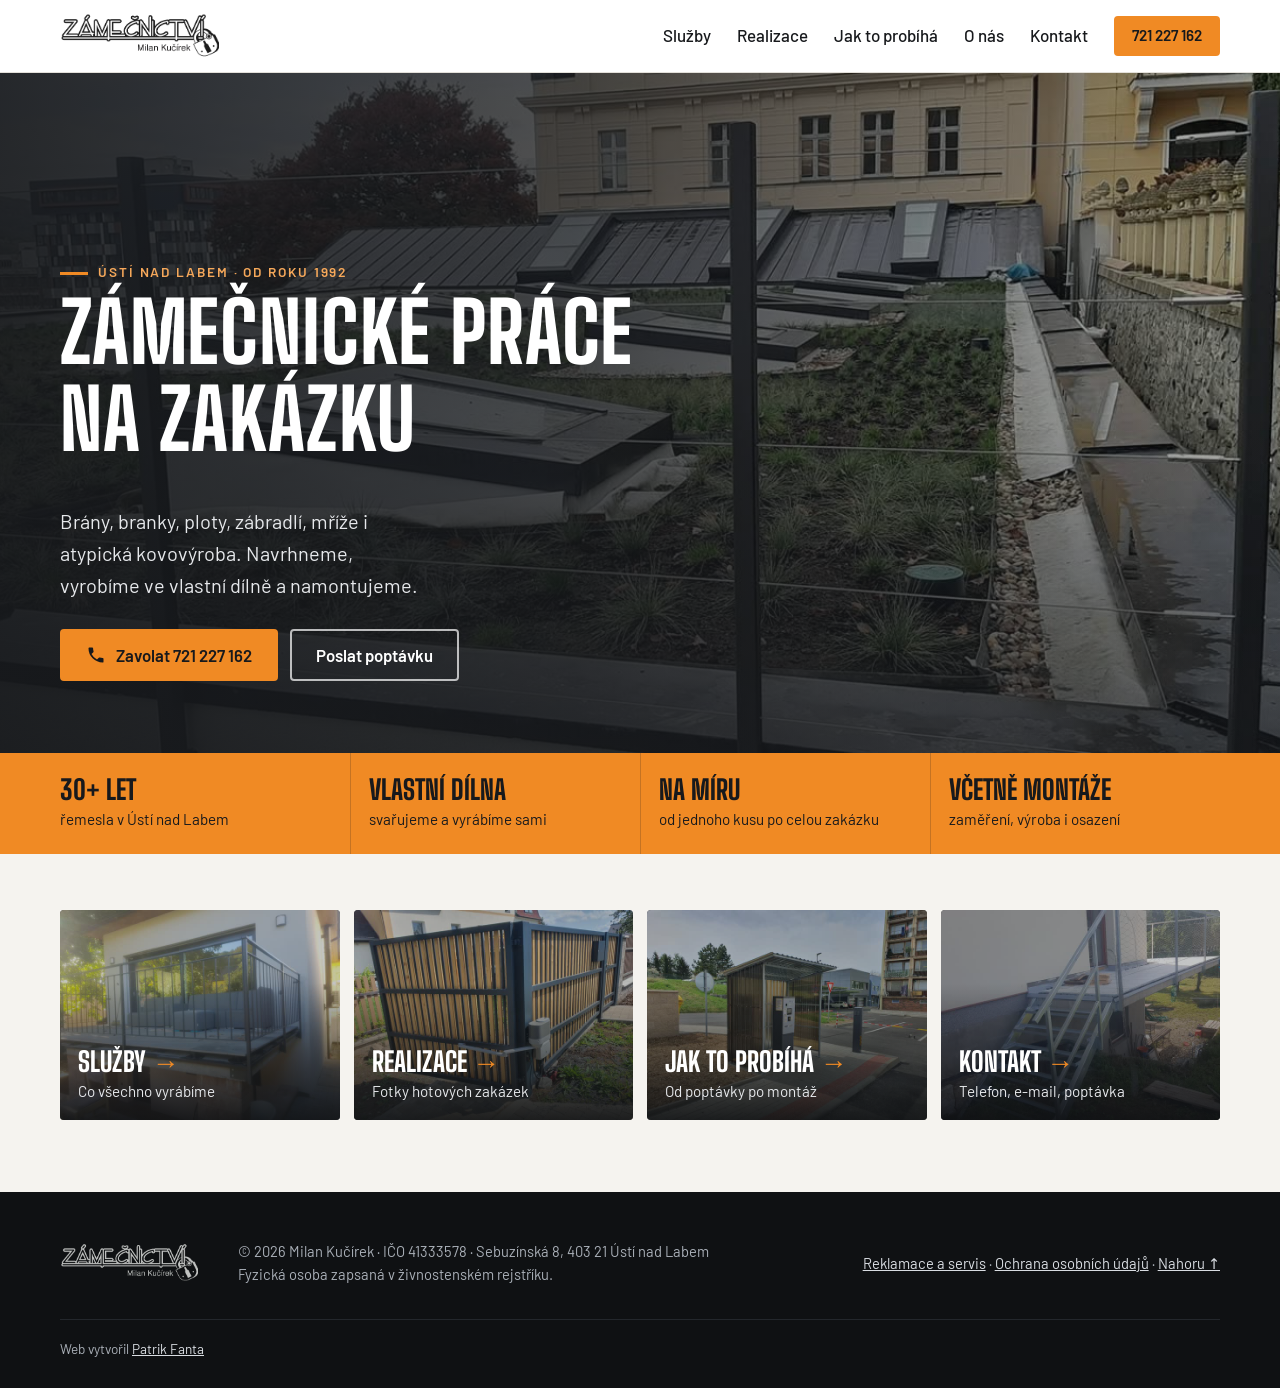
==== index.html @ d5e21ac2 "Galerie: 125 nových fotek ze sdíleného alba klienta Skript tools/stahni-google-fotky.js stahuje sdíl" ====
<!DOCTYPE html>
<html lang="cs">
<head>
<meta charset="utf-8">
<meta name="viewport" content="width=device-width, initial-scale=1">
<title>Zámečnictví Milan Kučírek | Brány, ploty, zábradlí | Ústí nad Labem</title>
<meta name="description" content="Zámečnické práce na zakázku v Ústí nad Labem a severních Čechách od roku 1992. Brány, branky, ploty, zábradlí, mříže, reklamní konstrukce a kovovýroba podle vašich představ.">
<link rel="canonical" href="https://patrikfanta-cze.github.io/kucirek-web/">
<meta property="og:type" content="website">
<meta property="og:title" content="Zámečnictví Milan Kučírek, Ústí nad Labem">
<meta property="og:description" content="Brány, ploty, zábradlí, mříže a kovovýroba na zakázku. Od roku 1992.">
<meta property="og:image" content="https://patrikfanta-cze.github.io/kucirek-web/img/hero.jpg">
<meta property="og:locale" content="cs_CZ">
<meta name="theme-color" content="#17191c">
<link rel="icon" href="favicon.svg?v=1" type="image/svg+xml">
<link rel="stylesheet" href="css/fonts.css?v=1">
<link rel="stylesheet" href="css/style.css?v=10">
<script type="application/ld+json">
{
  "@context": "https://schema.org",
  "@type": "HomeAndConstructionBusiness",
  "name": "Zámečnictví Milan Kučírek",
  "url": "https://patrikfanta-cze.github.io/kucirek-web/",
  "image": "https://patrikfanta-cze.github.io/kucirek-web/img/hero.jpg",
  "telephone": "+420721227162",
  "email": "info@zamecnictvikucirek.cz",
  "foundingDate": "1992",
  "address": {
    "@type": "PostalAddress",
    "addressLocality": "Ústí nad Labem",
    "addressCountry": "CZ"
  },
  "areaServed": "Severní Čechy",
  "sameAs": ["https://www.facebook.com/ZamecnictviKucirek/"]
}
</script>
</head>
<body>
<a class="skip" href="#obsah">Přeskočit na obsah</a>

<header class="header" id="top">
  <div class="wrap header__inner">
    <a class="brand" href="#top" aria-label="Zámečnictví Milan Kučírek – úvod">
      <img src="img/logo.png?v=1" alt="Zámečnictví Milan Kučírek" width="830" height="240">
    </a>
    <button class="nav-toggle" type="button" aria-expanded="false" aria-controls="nav">
      <span class="nav-toggle__bars" aria-hidden="true"></span><span class="sr">Menu</span>
    </button>
    <nav class="nav" id="nav">
      <a href="sluzby.html">Služby</a>
      <a href="galerie.html">Realizace</a>
      <a href="postup.html">Jak to probíhá</a>
      <a href="o-nas.html">O nás</a>
      <a href="kontakt.html">Kontakt</a>
      <a class="btn btn--small" href="tel:+420721227162">721 227 162</a>
    </nav>
  </div>
</header>

<main id="obsah">

  <section class="hero">
    <img class="hero__img" src="img/hero.jpg?v=1" alt="Ocelové zábradlí s nerezovými lanky na zelené střeše v Ústí nad Labem" width="1387" height="640">
    <div class="wrap hero__content">
      <p class="eyebrow">Ústí nad Labem · od roku 1992</p>
      <h1>Zámečnické práce<br>na zakázku</h1>
      <p class="hero__lead">Brány, branky, ploty, zábradlí, mříže i atypická kovovýroba. Navrhneme, vyrobíme ve vlastní dílně a namontujeme.</p>
      <div class="hero__actions">
        <a class="btn" href="tel:+420721227162">
          <svg viewBox="0 0 24 24" aria-hidden="true"><path d="M6.6 10.8a15.1 15.1 0 0 0 6.6 6.6l2.2-2.2a1 1 0 0 1 1-.25 11.4 11.4 0 0 0 3.6.57 1 1 0 0 1 1 1V20a1 1 0 0 1-1 1A17 17 0 0 1 3 4a1 1 0 0 1 1-1h3.5a1 1 0 0 1 1 1c0 1.25.2 2.45.57 3.57a1 1 0 0 1-.25 1z"/></svg>
          Zavolat 721 227 162
        </a>
        <a class="btn btn--ghost" href="kontakt.html">Poslat poptávku</a>
      </div>
    </div>
  </section>

  <section class="facts" aria-label="Proč my">
    <div class="wrap facts__grid">
      <div><strong>30+ let</strong><span>řemesla v Ústí nad Labem</span></div>
      <div><strong>Vlastní dílna</strong><span>svařujeme a vyrábíme sami</span></div>
      <div><strong>Na míru</strong><span>od jednoho kusu po celou zakázku</span></div>
      <div><strong>Včetně montáže</strong><span>zaměření, výroba i osazení</span></div>
    </div>
  </section>

  <section class="section crossroads" aria-label="Rozcestník">
    <div class="wrap crossroads__grid">
      <a class="tile" href="sluzby.html">
        <img src="img/uvod/sluzby.jpg" alt="" loading="lazy" width="640" height="480">
        <span class="tile__text"><strong>Služby</strong><span>Co všechno vyrábíme</span></span>
      </a>
      <a class="tile" href="galerie.html">
        <img src="img/uvod/realizace.jpg" alt="" loading="lazy" width="640" height="480">
        <span class="tile__text"><strong>Realizace</strong><span>Fotky hotových zakázek</span></span>
      </a>
      <a class="tile" href="postup.html">
        <img src="img/uvod/postup.jpg" alt="" loading="lazy" width="640" height="480">
        <span class="tile__text"><strong>Jak to probíhá</strong><span>Od poptávky po montáž</span></span>
      </a>
      <a class="tile" href="kontakt.html">
        <img src="img/uvod/kontakt.jpg" alt="" loading="lazy" width="640" height="480">
        <span class="tile__text"><strong>Kontakt</strong><span>Telefon, e-mail, poptávka</span></span>
      </a>
    </div>
  </section>

</main>

<footer class="footer">
  <div class="wrap footer__inner">
    <img class="footer__logo" src="img/logo-white.png?v=1" alt="" width="830" height="240" loading="lazy">
    <span>© <span id="rok">2026</span> Milan Kučírek · IČO 41333578 · Sebuzínská 8, 403 21 Ústí nad Labem<br>Fyzická osoba zapsaná v živnostenském rejstříku.</span>
    <span class="footer__links"><a href="reklamace.html">Reklamace a servis</a> · <a href="ochrana-osobnich-udaju.html">Ochrana osobních údajů</a> · <a href="#top">Nahoru ↑</a></span>
    <p class="made">Web vytvořil <a href="https://patrikfanta.cz/" target="_blank" rel="noopener">Patrik Fanta</a></p>
  </div>
</footer>

<a class="call-fab" href="tel:+420721227162" aria-label="Zavolat na 721 227 162">
  <svg viewBox="0 0 24 24" aria-hidden="true"><path d="M6.6 10.8a15.1 15.1 0 0 0 6.6 6.6l2.2-2.2a1 1 0 0 1 1-.25 11.4 11.4 0 0 0 3.6.57 1 1 0 0 1 1 1V20a1 1 0 0 1-1 1A17 17 0 0 1 3 4a1 1 0 0 1 1-1h3.5a1 1 0 0 1 1 1c0 1.25.2 2.45.57 3.57a1 1 0 0 1-.25 1z"/></svg>
</a>

<script src="js/main.js?v=4"></script>
<!-- Anonymní měření návštěvnosti bez cookies (GoatCounter), skript hostovaný lokálně -->
<script data-goatcounter="https://kucirek.goatcounter.com/count" async src="js/count.js"></script>
</body>
</html>
---- css/fonts.css ----
/* Self-hosted fonts (SIL Open Font License) */
@font-face {
  font-family: 'Barlow';
  font-style: normal;
  font-weight: 400;
  font-display: swap;
  src: url(../fonts/barlow-400-latin-ext.woff2) format('woff2');
  unicode-range: U+0100-02BA, U+02BD-02C5, U+02C7-02CC, U+02CE-02D7, U+02DD-02FF, U+0304, U+0308, U+0329, U+1D00-1DBF, U+1E00-1E9F, U+1EF2-1EFF, U+2020, U+20A0-20AB, U+20AD-20C0, U+2113, U+2C60-2C7F, U+A720-A7FF;
}
@font-face {
  font-family: 'Barlow';
  font-style: normal;
  font-weight: 400;
  font-display: swap;
  src: url(../fonts/barlow-400-latin.woff2) format('woff2');
  unicode-range: U+0000-00FF, U+0131, U+0152-0153, U+02BB-02BC, U+02C6, U+02DA, U+02DC, U+0304, U+0308, U+0329, U+2000-206F, U+20AC, U+2122, U+2191, U+2193, U+2212, U+2215, U+FEFF, U+FFFD;
}
@font-face {
  font-family: 'Barlow';
  font-style: normal;
  font-weight: 500;
  font-display: swap;
  src: url(../fonts/barlow-500-latin-ext.woff2) format('woff2');
  unicode-range: U+0100-02BA, U+02BD-02C5, U+02C7-02CC, U+02CE-02D7, U+02DD-02FF, U+0304, U+0308, U+0329, U+1D00-1DBF, U+1E00-1E9F, U+1EF2-1EFF, U+2020, U+20A0-20AB, U+20AD-20C0, U+2113, U+2C60-2C7F, U+A720-A7FF;
}
@font-face {
  font-family: 'Barlow';
  font-style: normal;
  font-weight: 500;
  font-display: swap;
  src: url(../fonts/barlow-500-latin.woff2) format('woff2');
  unicode-range: U+0000-00FF, U+0131, U+0152-0153, U+02BB-02BC, U+02C6, U+02DA, U+02DC, U+0304, U+0308, U+0329, U+2000-206F, U+20AC, U+2122, U+2191, U+2193, U+2212, U+2215, U+FEFF, U+FFFD;
}
@font-face {
  font-family: 'Barlow';
  font-style: normal;
  font-weight: 600;
  font-display: swap;
  src: url(../fonts/barlow-600-latin-ext.woff2) format('woff2');
  unicode-range: U+0100-02BA, U+02BD-02C5, U+02C7-02CC, U+02CE-02D7, U+02DD-02FF, U+0304, U+0308, U+0329, U+1D00-1DBF, U+1E00-1E9F, U+1EF2-1EFF, U+2020, U+20A0-20AB, U+20AD-20C0, U+2113, U+2C60-2C7F, U+A720-A7FF;
}
@font-face {
  font-family: 'Barlow';
  font-style: normal;
  font-weight: 600;
  font-display: swap;
  src: url(../fonts/barlow-600-latin.woff2) format('woff2');
  unicode-range: U+0000-00FF, U+0131, U+0152-0153, U+02BB-02BC, U+02C6, U+02DA, U+02DC, U+0304, U+0308, U+0329, U+2000-206F, U+20AC, U+2122, U+2191, U+2193, U+2212, U+2215, U+FEFF, U+FFFD;
}
@font-face {
  font-family: 'Big Shoulders Display';
  font-style: normal;
  font-weight: 700;
  font-display: swap;
  src: url(../fonts/big-shoulders-display-700-latin-ext.woff2) format('woff2');
  unicode-range: U+0100-02BA, U+02BD-02C5, U+02C7-02CC, U+02CE-02D7, U+02DD-02FF, U+0304, U+0308, U+0329, U+1D00-1DBF, U+1E00-1E9F, U+1EF2-1EFF, U+2020, U+20A0-20AB, U+20AD-20C0, U+2113, U+2C60-2C7F, U+A720-A7FF;
}
@font-face {
  font-family: 'Big Shoulders Display';
  font-style: normal;
  font-weight: 700;
  font-display: swap;
  src: url(../fonts/big-shoulders-display-700-latin.woff2) format('woff2');
  unicode-range: U+0000-00FF, U+0131, U+0152-0153, U+02BB-02BC, U+02C6, U+02DA, U+02DC, U+0304, U+0308, U+0329, U+2000-206F, U+20AC, U+2122, U+2191, U+2193, U+2212, U+2215, U+FEFF, U+FFFD;
}
@font-face {
  font-family: 'Big Shoulders Display';
  font-style: normal;
  font-weight: 800;
  font-display: swap;
  src: url(../fonts/big-shoulders-display-800-latin-ext.woff2) format('woff2');
  unicode-range: U+0100-02BA, U+02BD-02C5, U+02C7-02CC, U+02CE-02D7, U+02DD-02FF, U+0304, U+0308, U+0329, U+1D00-1DBF, U+1E00-1E9F, U+1EF2-1EFF, U+2020, U+20A0-20AB, U+20AD-20C0, U+2113, U+2C60-2C7F, U+A720-A7FF;
}
@font-face {
  font-family: 'Big Shoulders Display';
  font-style: normal;
  font-weight: 800;
  font-display: swap;
  src: url(../fonts/big-shoulders-display-800-latin.woff2) format('woff2');
  unicode-range: U+0000-00FF, U+0131, U+0152-0153, U+02BB-02BC, U+02C6, U+02DA, U+02DC, U+0304, U+0308, U+0329, U+2000-206F, U+20AC, U+2122, U+2191, U+2193, U+2212, U+2215, U+FEFF, U+FFFD;
}
---- css/style.css ----
:root {
  --ink: #17191c;          /* tmavá ocel – pozadí tmavých sekcí, text */
  --steel: #23272c;
  --line-dark: #363b42;
  --paper: #f5f3ef;
  --white: #fff;
  --muted: #565b63;        /* šedý text na světlém */
  --muted-dark: #a9afb7;   /* šedý text na tmavém */
  --spark: #f08a24;        /* oranžová jiskra – plochy, tlačítka, čáry */
  --spark-text: #a34f06;   /* oranžová pro text na světlém pozadí */
  --spark-light: #f6a85a;  /* oranžová pro text na tmavém pozadí */
  --radius: 4px;
  --head: 'Big Shoulders Display', 'Arial Narrow', sans-serif;
  --body: 'Barlow', system-ui, sans-serif;
}

*, *::before, *::after { box-sizing: border-box; }
html { scroll-behavior: smooth; scroll-padding-top: 84px; }
@media (prefers-reduced-motion: reduce) { html { scroll-behavior: auto; } }
body { margin: 0; font: 400 1.0625rem/1.6 var(--body); color: var(--ink); background: var(--paper); }
img { max-width: 100%; height: auto; display: block; }
a { color: var(--spark-text); }
h1, h2, h3 { font-family: var(--head); font-weight: 800; line-height: 1.05; margin: 0 0 .5em; letter-spacing: .01em; }
h1 { font-size: clamp(2.8rem, 7vw, 5.2rem); text-transform: uppercase; }
h2 { font-size: clamp(2.2rem, 4.5vw, 3.4rem); text-transform: uppercase; }
h3 { font-size: 1.55rem; font-weight: 700; }
p { margin: 0 0 1em; }
:focus-visible { outline: 3px solid var(--spark); outline-offset: 3px; }

.wrap { width: min(1160px, 100% - 32px); margin-inline: auto; }
.sr { position: absolute; width: 1px; height: 1px; overflow: hidden; clip: rect(0 0 0 0); white-space: nowrap; }
.skip { position: absolute; left: -999px; top: 8px; background: var(--ink); color: #fff; padding: 8px 14px; z-index: 100; }
.skip:focus { left: 8px; }

.eyebrow { font: 600 .85rem/1.2 var(--body); letter-spacing: .14em; text-transform: uppercase; color: var(--spark-text); margin-bottom: .6em; }
.eyebrow::before { content: ""; display: inline-block; width: 28px; height: 3px; background: var(--spark); vertical-align: middle; margin-right: 10px; }

/* Tlačítka */
.btn {
  display: inline-flex; align-items: center; gap: 10px; padding: 14px 24px;
  background: var(--spark); color: var(--ink); border: 2px solid var(--spark); border-radius: var(--radius);
  font: 600 1.05rem/1 var(--body); text-decoration: none; cursor: pointer; transition: background .2s, color .2s, border-color .2s;
}
.btn:hover { background: #ffa149; border-color: #ffa149; }
.btn svg { width: 20px; height: 20px; fill: currentColor; }
.btn--ghost { background: transparent; color: #fff; border-color: rgba(255,255,255,.7); }
.btn--ghost:hover { background: #fff; color: var(--ink); border-color: #fff; }
.btn--small { padding: 10px 16px; font-size: .95rem; }

/* Hlavička */
.header { position: sticky; top: 0; z-index: 50; background: var(--white); border-bottom: 1px solid #e3e0da; }
.header__inner { display: flex; align-items: center; justify-content: space-between; min-height: 72px; gap: 20px; }
.brand img { height: 46px; width: auto; }
.nav { display: flex; align-items: center; gap: 26px; }
.nav a:not(.btn) { color: var(--ink); text-decoration: none; font-weight: 500; }
.nav a:not(.btn):hover { color: var(--spark-text); }
.nav-toggle { display: none; background: none; border: 0; padding: 10px; cursor: pointer; }
.nav-toggle__bars, .nav-toggle__bars::before, .nav-toggle__bars::after { display: block; width: 26px; height: 3px; background: var(--ink); position: relative; transition: transform .2s; }
.nav-toggle__bars::before, .nav-toggle__bars::after { content: ""; position: absolute; left: 0; }
.nav-toggle__bars::before { top: -8px; }
.nav-toggle__bars::after { top: 8px; }
.nav-toggle[aria-expanded="true"] .nav-toggle__bars { background: transparent; }
.nav-toggle[aria-expanded="true"] .nav-toggle__bars::before { transform: translateY(8px) rotate(45deg); }
.nav-toggle[aria-expanded="true"] .nav-toggle__bars::after { transform: translateY(-8px) rotate(-45deg); }

@media (max-width: 860px) {
  .nav-toggle { display: block; }
  .nav { position: absolute; top: 100%; left: 0; right: 0; flex-direction: column; align-items: stretch; gap: 0;
    background: var(--white); border-bottom: 1px solid #e3e0da; padding: 8px 16px 16px; display: none; }
  .nav.is-open { display: flex; }
  .nav a:not(.btn) { padding: 12px 0; border-bottom: 1px solid #eee; }
  .nav .btn { margin-top: 12px; justify-content: center; }
  .brand img { height: 38px; }
}

/* Úvod */
.hero { position: relative; color: #fff; background: var(--ink); min-height: min(78vh, 680px); display: flex; align-items: flex-end; overflow: hidden; }
.hero__img { position: absolute; inset: 0; width: 100%; height: 100%; object-fit: cover; object-position: 60% 40%; }
.hero::after { content: ""; position: absolute; inset: 0; background: linear-gradient(90deg, rgba(23,25,28,.92) 0%, rgba(23,25,28,.75) 45%, rgba(23,25,28,.25) 100%), linear-gradient(0deg, rgba(23,25,28,.6), transparent 50%); }
.hero__content { position: relative; z-index: 1; padding: 120px 0 72px; }
.hero .eyebrow { color: var(--spark-light); }
.hero__lead { font-size: 1.25rem; max-width: 34ch; color: #e6e8eb; }
.hero__actions { display: flex; flex-wrap: wrap; gap: 12px; margin-top: 28px; }

/* Fakta */
.facts { background: var(--spark); color: var(--ink); }
.facts__grid { display: grid; grid-template-columns: repeat(4, 1fr); }
.facts__grid div { padding: 22px 18px; border-left: 1px solid rgba(23,25,28,.2); }
.facts__grid div:first-child { border-left: 0; padding-left: 0; }
.facts strong { display: block; font: 800 1.7rem/1.1 var(--head); text-transform: uppercase; }
.facts span { font-size: .95rem; }
@media (max-width: 760px) {
  .facts__grid { grid-template-columns: 1fr 1fr; }
  .facts__grid div { padding: 16px 12px; border-left: 0; border-top: 1px solid rgba(23,25,28,.2); }
  .facts__grid div:nth-child(-n+2) { border-top: 0; }
  .facts__grid div:nth-child(odd) { padding-left: 0; }
}

/* Sekce */
.section { padding: 96px 0; }
.section--alt { background: #ebe8e2; }
.section--dark { background: var(--ink); color: #e6e8eb; }
.section--dark h2, .section--dark h3 { color: #fff; }
.section--dark .eyebrow { color: var(--spark-light); }
.section--dark a { color: var(--spark-light); }
@media (max-width: 700px) { .section { padding: 64px 0; } }

/* Služby */
.services { display: grid; grid-template-columns: repeat(4, 1fr); gap: 2px; background: #dcd8d0; border: 2px solid #dcd8d0; margin-top: 32px; }
.service { display: flex; flex-direction: column; background: var(--white); padding: 30px 26px; color: var(--ink); text-decoration: none; transition: background .2s; }
.service:hover { background: #fffaf4; }
.service:focus-visible { outline-offset: -3px; }
.service__more { margin-top: auto; padding-top: 18px; font-weight: 600; color: var(--spark-text); }
.service__more span { display: inline-block; transition: transform .2s; }
.service:hover .service__more span { transform: translateX(4px); }
.service svg { width: 46px; height: 46px; fill: none; stroke: var(--spark); stroke-width: 2.5; stroke-linecap: square; margin-bottom: 18px; }
.service p { color: var(--muted); margin: 0; }
@media (max-width: 1000px) { .services { grid-template-columns: 1fr 1fr; } }
@media (max-width: 600px) { .services { grid-template-columns: 1fr; } }

/* Galerie */
.gallery { display: grid; grid-template-columns: repeat(4, 1fr); grid-auto-rows: 240px; gap: 12px; margin-top: 32px; }
.gallery__item { margin: 0; position: relative; overflow: hidden; background: var(--steel); }
.gallery__item--wide { grid-column: span 2; }
.gallery__item--tall { grid-row: span 2; }
.gallery__item a { display: block; height: 100%; }
.gallery__item img { width: 100%; height: 100%; object-fit: cover; transition: transform .4s; }
.gallery__item a:hover img { transform: scale(1.04); }
.gallery__item figcaption { position: absolute; left: 0; right: 0; bottom: 0; padding: 28px 14px 10px; font-weight: 500; color: #fff;
  background: linear-gradient(transparent, rgba(0,0,0,.8)); pointer-events: none; }
.gallery__more { margin: 24px 0 0; color: var(--muted-dark); }
@media (max-width: 900px) {
  .gallery { grid-template-columns: 1fr 1fr; grid-auto-rows: 200px; }
}
@media (max-width: 560px) {
  .gallery { grid-template-columns: 1fr; grid-auto-rows: 220px; }
  .gallery__item--wide { grid-column: auto; }
  .gallery__item--tall { grid-row: span 2; }
}

.lightbox { border: 0; padding: 0; background: transparent; max-width: min(1200px, 94vw); max-height: 94vh; overflow: visible; }
.lightbox::backdrop { background: rgba(10,11,12,.9); }
.lightbox img { max-width: 100%; max-height: 84vh; margin: 0 auto; }
.lightbox__caption { color: #fff; text-align: center; margin: 10px 0 0; }
.lightbox__close { position: absolute; top: -44px; right: 0; width: 40px; height: 40px; border: 0; background: none; color: #fff; font-size: 2.2rem; line-height: 1; cursor: pointer; }

/* Postup */
.steps { list-style: none; padding: 0; margin: 32px 0 0; display: grid; grid-template-columns: repeat(4, 1fr); gap: 24px; counter-reset: s; }
.steps li { counter-increment: s; border-top: 3px solid var(--ink); padding-top: 18px; }
.steps li::before { content: "0" counter(s); display: block; font: 800 2.6rem/1 var(--head); color: var(--spark-text); margin-bottom: 10px; }
.steps p { color: var(--muted); margin: 0; }
@media (max-width: 900px) { .steps { grid-template-columns: 1fr 1fr; } }
@media (max-width: 520px) { .steps { grid-template-columns: 1fr; } }

/* O nás */
.about { display: grid; grid-template-columns: 1.3fr 1fr; gap: 56px; align-items: center; }
.about__text p { max-width: 58ch; }
.about__img { margin: 0; }
.about__img img { width: 100%; max-height: 520px; object-fit: cover; border-radius: var(--radius); }
@media (max-width: 800px) { .about { grid-template-columns: 1fr; gap: 32px; } .about__img img { max-height: 380px; } }

/* Kontakt */
.contact { display: grid; grid-template-columns: 1fr 1fr; gap: 56px; align-items: start; }
.contact__list { list-style: none; padding: 0; margin: 24px 0 28px; }
.contact__list li { display: grid; grid-template-columns: 96px 1fr; gap: 12px; padding: 12px 0; border-bottom: 1px solid var(--line-dark); }
.contact__list span { color: var(--muted-dark); font-size: .9rem; padding-top: 2px; }
.contact__list a { font-weight: 600; text-decoration: none; overflow-wrap: anywhere; }
.contact__list a:hover { text-decoration: underline; }
@media (max-width: 900px) { .contact { grid-template-columns: 1fr; } }

.map { width: 100%; aspect-ratio: 4/3; border: 0; border-radius: var(--radius); }
.map-consent { display: flex; align-items: center; justify-content: center; position: relative; overflow: hidden; border: 1px solid var(--line-dark);
  background: var(--steel) repeating-linear-gradient(45deg, transparent 0 22px, rgba(255,255,255,.03) 22px 24px); }
.map-consent::before { content: ""; position: absolute; inset: 0; background: url(../img/mapa.jpg) center/cover; filter: grayscale(1) invert(.92) contrast(1.05) brightness(1.1); }
.map-consent::after { content: ""; position: absolute; inset: 0; background: radial-gradient(circle at 50% 50%, rgba(23,25,28,.7), rgba(23,25,28,.82) 80%); }
.map-credit { position: absolute; right: 8px; bottom: 6px; z-index: 1; font-size: .72rem; color: var(--muted-dark); }
.map-inner { position: relative; z-index: 2; text-align: center; padding: 24px; max-width: 420px; }
.map-inner svg { width: 40px; height: 40px; fill: var(--spark); margin: 0 auto 10px; display: block; }
.map-inner b { color: #fff; }
.map-inner p { font-size: .88rem; color: var(--muted-dark); margin: 6px 0 16px; }
.map-actions { display: flex; gap: 8px; justify-content: center; flex-wrap: wrap; }
.section--dark .map-actions .btn { color: var(--ink); }
.section--dark .map-actions .btn--ghost { color: #fff; }
.section--dark .map-actions .btn--ghost:hover { color: var(--ink); }

/* Formulář */
.form { background: var(--white); color: var(--ink); padding: 32px; border-radius: var(--radius); border-top: 4px solid var(--spark); }
.section--dark .form h3 { color: var(--ink); }
.section--dark .form a { color: var(--spark-text); }
.form label { display: block; font-weight: 600; font-size: .95rem; margin-bottom: 16px; }
.form input:not([type=checkbox]), .form select, .form textarea {
  display: block; width: 100%; margin-top: 6px; padding: 12px 14px; font: inherit; font-weight: 400; color: var(--ink);
  background: var(--paper); border: 1px solid #c9c5bd; border-radius: var(--radius);
}
.form textarea { resize: vertical; }
.form ::placeholder { color: #6a6f77; opacity: 1; }
.form input:focus, .form select:focus, .form textarea:focus { outline: 2px solid var(--spark); outline-offset: 0; border-color: var(--spark); }
.form .is-invalid { border-color: #b3261e; background: #fdf1f0; }
.form__row { display: grid; grid-template-columns: 1fr 1fr; gap: 12px; }
@media (max-width: 520px) { .form__row { grid-template-columns: 1fr; gap: 0; } .form { padding: 24px 18px; } }
.form .consent { display: flex; gap: 10px; align-items: flex-start; font-weight: 400; font-size: .92rem; color: var(--muted); }
.form .consent input { margin-top: 4px; width: 18px; height: 18px; flex: none; accent-color: var(--spark-text); }
.form .btn { width: 100%; justify-content: center; }
.form .btn:disabled { opacity: .6; cursor: wait; }
.form__status { margin: 14px 0 0; font-size: .95rem; min-height: 1.4em; }
.form__status.is-ok { color: #1d6b34; font-weight: 600; }
.form__status.is-error { color: #b3261e; }
.hp { position: absolute; left: -9999px; }

/* Patička */
.footer { background: #0f1113; color: var(--muted-dark); padding: 48px 0 28px; font-size: .92rem; }
.footer__inner { display: grid; grid-template-columns: auto 1fr auto; gap: 20px 40px; align-items: center; }
.footer__logo { height: 40px; width: auto; opacity: .85; }
.footer a { color: #d9dde2; }
.footer a:hover { color: var(--spark-light); }
.made { grid-column: 1 / -1; margin: 12px 0 0; padding-top: 18px; border-top: 1px solid #23272c; font-size: .85rem; }
@media (max-width: 800px) { .footer__inner { grid-template-columns: 1fr; } }

/* Plovoucí tlačítko Zavolat (mobil) */
.call-fab { position: fixed; right: 16px; bottom: 16px; z-index: 40; width: 58px; height: 58px; border-radius: 50%; background: var(--spark);
  display: none; align-items: center; justify-content: center; box-shadow: 0 6px 20px rgba(0,0,0,.3); opacity: 0; transform: translateY(20px); transition: opacity .25s, transform .25s; }
.call-fab svg { width: 26px; height: 26px; fill: var(--ink); }
.call-fab.is-shown { opacity: 1; transform: none; }
@media (max-width: 860px) { .call-fab { display: flex; } }

/* Právní stránky */
.legal { padding: 64px 0 96px; }
.legal .wrap { max-width: 780px; }
.legal h1 { font-size: clamp(2.2rem, 5vw, 3.4rem); }
.legal h2 { font-size: 1.9rem; margin-top: 1.6em; }
.legal h3 { font-size: 1.3rem; margin-top: 1.2em; }
.legal-lead { font-size: 1.15rem; color: var(--muted); }
.legal-date { margin-top: 40px; color: var(--muted); font-size: .92rem; }
.legal li { margin-bottom: .4em; }
.notfound { min-height: 60vh; display: flex; align-items: center; padding: 80px 0; }

/* Galerie se záložkami */
.page-head { background: var(--ink); color: #fff; padding: 64px 0 40px; }
.page-head h1 { font-size: clamp(2.6rem, 6vw, 4.2rem); margin-bottom: .25em; }
.page-head p { color: #e6e8eb; max-width: 60ch; margin: 0; }
.page-head .eyebrow { color: var(--spark-light); }
.tabs-bar { position: sticky; top: 72px; z-index: 30; background: var(--paper); border-bottom: 1px solid #dcd8d0; }
.tabs { display: flex; gap: 4px; overflow-x: auto; scrollbar-width: thin; padding: 10px 0; }
.tab { flex: none; padding: 10px 16px; border: 2px solid transparent; border-radius: var(--radius); background: transparent;
  font: 600 .98rem/1 var(--body); color: var(--ink); cursor: pointer; white-space: nowrap; }
.tab:hover { border-color: #c9c5bd; }
.tab[aria-selected="true"] { background: var(--ink); color: #fff; border-color: var(--ink); }
.tab .count { font-weight: 500; opacity: .7; margin-left: 4px; }
.gallery-page { padding: 40px 0 96px; }
.tabpanel h2 { font-size: clamp(1.8rem, 3.5vw, 2.6rem); margin-bottom: .3em; }
.tabpanel > p { color: var(--muted); max-width: 62ch; }
.photo-grid { display: grid; grid-template-columns: repeat(auto-fill, minmax(200px, 1fr)); gap: 10px; margin-top: 24px; }
.photo-grid a { display: block; aspect-ratio: 4/3; overflow: hidden; background: #dcd8d0; border-radius: 2px; }
.photo-grid img { width: 100%; height: 100%; object-fit: cover; transition: transform .4s; }
.photo-grid a:hover img { transform: scale(1.04); }
.gallery-cta { margin-top: 48px; padding: 28px; background: var(--white); border-left: 4px solid var(--spark); display: flex; flex-wrap: wrap; gap: 16px 28px; align-items: center; justify-content: space-between; }
.gallery-cta p { margin: 0; font-size: 1.1rem; }
@media (max-width: 520px) { .photo-grid { grid-template-columns: 1fr 1fr; gap: 6px; } }

.lightbox__nav { position: fixed; top: 50%; transform: translateY(-50%); width: 52px; height: 72px; border: 0; background: rgba(0,0,0,.45); color: #fff; font-size: 2.4rem; cursor: pointer; }
.lightbox__nav:hover { background: rgba(0,0,0,.7); }
.lightbox__prev { left: 8px; }
.lightbox__next { right: 8px; }
.realizace-more { margin-top: 28px; }

/* Aktivní položka menu */
.nav a[aria-current="page"] { color: var(--spark-text); box-shadow: inset 0 -3px 0 var(--spark); }
@media (max-width: 860px) { .nav a[aria-current="page"] { box-shadow: inset 3px 0 0 var(--spark); padding-left: 10px; } }

/* Podstránky – ať patička nevisí uprostřed obrazovky */
main { min-height: calc(100vh - 72px - 220px); }
.page-head + .section { padding-top: 56px; }

/* Rozcestník na úvodu */
.crossroads { padding: 56px 0 72px; }
.crossroads__grid { display: grid; grid-template-columns: repeat(4, 1fr); gap: 14px; }
.tile { position: relative; display: block; aspect-ratio: 4/3; overflow: hidden; border-radius: var(--radius); background: var(--ink); color: #fff; text-decoration: none; }
.tile img { width: 100%; height: 100%; object-fit: cover; opacity: .75; transition: transform .4s, opacity .3s; }
.tile::after { content: ""; position: absolute; inset: 0; background: linear-gradient(transparent 35%, rgba(15,17,19,.9)); }
.tile__text { position: absolute; left: 18px; right: 18px; bottom: 16px; z-index: 1; }
.tile__text strong { display: block; font: 800 1.7rem/1.1 var(--head); text-transform: uppercase; }
.tile__text strong::after { content: " →"; color: var(--spark); }
.tile__text span { font-size: .95rem; color: #e6e8eb; }
.tile:hover img { transform: scale(1.05); opacity: .9; }
@media (max-width: 900px) { .crossroads__grid { grid-template-columns: 1fr 1fr; } }
@media (max-width: 480px) { .crossroads__grid { gap: 10px; } .tile__text { left: 12px; right: 12px; bottom: 10px; } .tile__text strong { font-size: 1.3rem; } .tile__text span { font-size: .85rem; } }
.page-head + .section--dark { padding-top: 16px; }
.section--cta { padding: 0 0 80px; }
.section--alt + .section--cta { background: #ebe8e2; }
.cta-actions { display: flex; flex-wrap: wrap; gap: 10px; }
.btn--line { background: transparent; color: var(--ink); border-color: var(--ink); }
.btn--line:hover { background: var(--ink); color: #fff; border-color: var(--ink); }

/* Kde pracujeme (místo mapy) */
.area { display: flex; gap: 16px; align-items: flex-start; padding: 22px 24px; border: 1px solid var(--line-dark); border-left: 4px solid var(--spark); border-radius: var(--radius); background: var(--steel); }
.area svg { flex: none; width: 34px; height: 34px; fill: var(--spark); margin-top: 2px; }
.area h3 { font-size: 1.35rem; margin-bottom: .3em; }
.area p { margin: 0; color: #d9dde2; }

/* Kontakt na světlém pozadí (jednotně s ostatními podstránkami) */
#kontakt .contact__list li { border-bottom-color: #dcd8d0; }
#kontakt .contact__list span { color: var(--muted); }
#kontakt .contact__list a { color: var(--spark-text); }
#kontakt .area { background: var(--white); border-color: #dcd8d0; border-left-color: var(--spark); }
#kontakt .area h3 { color: var(--ink); }
#kontakt .area p { color: var(--muted); }
#kontakt .form { border: 1px solid #dcd8d0; border-top: 4px solid var(--spark); }

/* Nadpis s háčkem (Ř, Č…) nesmí narážet do čárky nad ním */
.page-head .eyebrow { margin-bottom: 1em; }
.page-head + .legal { padding-top: 48px; }
.page-head + .section .gallery-cta { margin-top: 0; }

/* Tmavý pruh s nadpisem má na všech podstránkách stejnou výšku */
.page-head { min-height: 276px; display: flex; align-items: flex-end; }
.page-head .wrap { width: min(1160px, 100% - 32px); }
@media (max-width: 700px) { .page-head { min-height: 324px; padding-top: 48px; } }

/* Nadpisy 2. úrovně, které vypadají jako h3 (správné pořadí nadpisů pro čtečky) */
h2.h3 { font-size: 1.55rem; font-weight: 700; text-transform: none; }
.area h2.h3 { font-size: 1.35rem; margin-bottom: .3em; }
.section--dark h2.h3 { color: #fff; }
#kontakt .area h2.h3, .form h2.h3 { color: var(--ink); }

/* Kontakt: Napište nám (místo formuláře) */
.mailbox p { color: var(--muted); margin: 0 0 22px; }
.mailbox__actions { display: flex; flex-direction: column; gap: 10px; }
.mailbox__actions .btn { justify-content: center; overflow-wrap: anywhere; }

/* Reklamace: postup */
.steps-list { list-style: none; padding: 0; margin: 16px 0 0; counter-reset: k; }
.steps-list li { counter-increment: k; position: relative; padding: 0 0 18px 52px; margin: 0; }
.steps-list li::before { content: counter(k); position: absolute; left: 0; top: 0; width: 36px; height: 36px; border-radius: 50%; background: var(--spark); color: var(--ink); font: 800 1.2rem/36px var(--head); text-align: center; }
.steps-list b { display: block; font-size: 1.05rem; margin-bottom: 2px; }
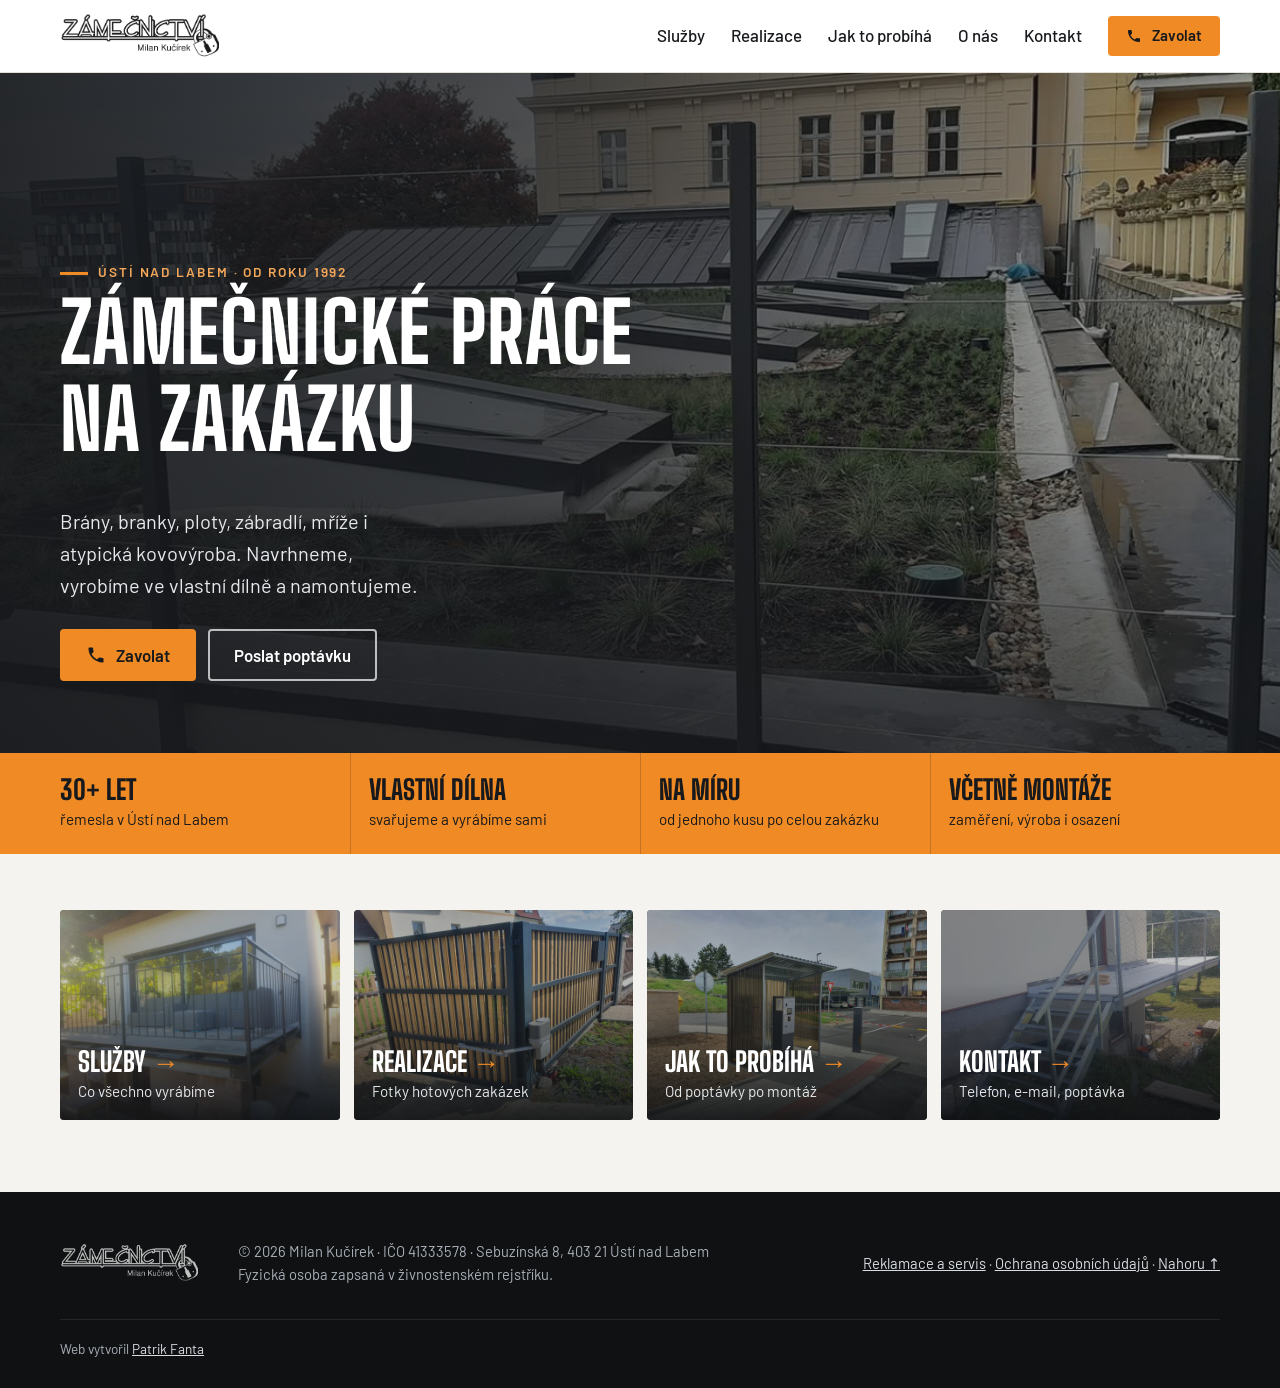
==== commit 895b8c21: "Druhý telefon (Ondřej), výběr čísla u tlačítek Zavolat Kontakt: karty Otec (Milan) a Syn (Ondřej). H" ====
--- a/index.html
+++ b/index.html
@@ -14,7 +14,7 @@
 <meta name="theme-color" content="#17191c">
 <link rel="icon" href="favicon.svg?v=1" type="image/svg+xml">
 <link rel="stylesheet" href="css/fonts.css?v=1">
-<link rel="stylesheet" href="css/style.css?v=10">
+<link rel="stylesheet" href="css/style.css?v=11">
 <script type="application/ld+json">
 {
   "@context": "https://schema.org",
@@ -22,7 +22,7 @@
   "name": "Zámečnictví Milan Kučírek",
   "url": "https://patrikfanta-cze.github.io/kucirek-web/",
   "image": "https://patrikfanta-cze.github.io/kucirek-web/img/hero.jpg",
-  "telephone": "+420721227162",
+  "telephone": ["+420721227162", "+420728177648"],
   "email": "info@zamecnictvikucirek.cz",
   "foundingDate": "1992",
   "address": {
@@ -52,7 +52,13 @@
       <a href="postup.html">Jak to probíhá</a>
       <a href="o-nas.html">O nás</a>
       <a href="kontakt.html">Kontakt</a>
-      <a class="btn btn--small" href="tel:+420721227162">721 227 162</a>
+      <details class="callmenu">
+          <summary class="btn btn--small"><svg viewBox="0 0 24 24" aria-hidden="true"><path d="M6.6 10.8a15.1 15.1 0 0 0 6.6 6.6l2.2-2.2a1 1 0 0 1 1-.25 11.4 11.4 0 0 0 3.6.57 1 1 0 0 1 1 1V20a1 1 0 0 1-1 1A17 17 0 0 1 3 4a1 1 0 0 1 1-1h3.5a1 1 0 0 1 1 1c0 1.25.2 2.45.57 3.57a1 1 0 0 1-.25 1z"/></svg> Zavolat</summary>
+          <span class="callmenu__list">
+            <a href="tel:+420721227162"><span>Milan · otec</span><b>721 227 162</b></a>
+            <a href="tel:+420728177648"><span>Ondřej · syn</span><b>728 177 648</b></a>
+          </span>
+        </details>
     </nav>
   </div>
 </header>
@@ -66,10 +72,13 @@
       <h1>Zámečnické práce<br>na zakázku</h1>
       <p class="hero__lead">Brány, branky, ploty, zábradlí, mříže i atypická kovovýroba. Navrhneme, vyrobíme ve vlastní dílně a namontujeme.</p>
       <div class="hero__actions">
-        <a class="btn" href="tel:+420721227162">
-          <svg viewBox="0 0 24 24" aria-hidden="true"><path d="M6.6 10.8a15.1 15.1 0 0 0 6.6 6.6l2.2-2.2a1 1 0 0 1 1-.25 11.4 11.4 0 0 0 3.6.57 1 1 0 0 1 1 1V20a1 1 0 0 1-1 1A17 17 0 0 1 3 4a1 1 0 0 1 1-1h3.5a1 1 0 0 1 1 1c0 1.25.2 2.45.57 3.57a1 1 0 0 1-.25 1z"/></svg>
-          Zavolat 721 227 162
-        </a>
+        <details class="callmenu">
+          <summary class="btn"><svg viewBox="0 0 24 24" aria-hidden="true"><path d="M6.6 10.8a15.1 15.1 0 0 0 6.6 6.6l2.2-2.2a1 1 0 0 1 1-.25 11.4 11.4 0 0 0 3.6.57 1 1 0 0 1 1 1V20a1 1 0 0 1-1 1A17 17 0 0 1 3 4a1 1 0 0 1 1-1h3.5a1 1 0 0 1 1 1c0 1.25.2 2.45.57 3.57a1 1 0 0 1-.25 1z"/></svg> Zavolat</summary>
+          <span class="callmenu__list">
+            <a href="tel:+420721227162"><span>Milan · otec</span><b>721 227 162</b></a>
+            <a href="tel:+420728177648"><span>Ondřej · syn</span><b>728 177 648</b></a>
+          </span>
+        </details>
         <a class="btn btn--ghost" href="kontakt.html">Poslat poptávku</a>
       </div>
     </div>
@@ -116,11 +125,15 @@
   </div>
 </footer>
 
-<a class="call-fab" href="tel:+420721227162" aria-label="Zavolat na 721 227 162">
-  <svg viewBox="0 0 24 24" aria-hidden="true"><path d="M6.6 10.8a15.1 15.1 0 0 0 6.6 6.6l2.2-2.2a1 1 0 0 1 1-.25 11.4 11.4 0 0 0 3.6.57 1 1 0 0 1 1 1V20a1 1 0 0 1-1 1A17 17 0 0 1 3 4a1 1 0 0 1 1-1h3.5a1 1 0 0 1 1 1c0 1.25.2 2.45.57 3.57a1 1 0 0 1-.25 1z"/></svg>
-</a>
+<details class="call-fab callmenu callmenu--up">
+  <summary class="call-fab__btn" aria-label="Zavolat"><svg viewBox="0 0 24 24" aria-hidden="true"><path d="M6.6 10.8a15.1 15.1 0 0 0 6.6 6.6l2.2-2.2a1 1 0 0 1 1-.25 11.4 11.4 0 0 0 3.6.57 1 1 0 0 1 1 1V20a1 1 0 0 1-1 1A17 17 0 0 1 3 4a1 1 0 0 1 1-1h3.5a1 1 0 0 1 1 1c0 1.25.2 2.45.57 3.57a1 1 0 0 1-.25 1z"/></svg></summary>
+  <span class="callmenu__list">
+            <a href="tel:+420721227162"><span>Milan · otec</span><b>721 227 162</b></a>
+            <a href="tel:+420728177648"><span>Ondřej · syn</span><b>728 177 648</b></a>
+          </span>
+</details>
 
-<script src="js/main.js?v=4"></script>
+<script src="js/main.js?v=5"></script>
 <!-- Anonymní měření návštěvnosti bez cookies (GoatCounter), skript hostovaný lokálně -->
 <script data-goatcounter="https://kucirek.goatcounter.com/count" async src="js/count.js"></script>
 </body>
--- a/css/style.css
+++ b/css/style.css
@@ -332,3 +332,44 @@
 .steps-list li { counter-increment: k; position: relative; padding: 0 0 18px 52px; margin: 0; }
 .steps-list li::before { content: counter(k); position: absolute; left: 0; top: 0; width: 36px; height: 36px; border-radius: 50%; background: var(--spark); color: var(--ink); font: 800 1.2rem/36px var(--head); text-align: center; }
 .steps-list b { display: block; font-size: 1.05rem; margin-bottom: 2px; }
+
+/* Zavolat – výběr ze dvou čísel (Milan / Ondřej) */
+.callmenu { position: relative; display: inline-block; }
+.callmenu > summary { list-style: none; cursor: pointer; user-select: none; }
+.callmenu > summary::-webkit-details-marker { display: none; }
+.btn--small svg { width: 16px; height: 16px; }
+.callmenu__list { position: absolute; right: 0; top: calc(100% + 6px); z-index: 60; min-width: 240px; display: flex; flex-direction: column; padding: 6px;
+  background: var(--white); border: 1px solid #dcd8d0; border-radius: var(--radius); box-shadow: 0 10px 30px rgba(0,0,0,.18); }
+.callmenu__list a, .nav .callmenu__list a { display: flex; justify-content: space-between; align-items: baseline; gap: 16px; padding: 10px 12px; border: 0; box-shadow: none;
+  color: var(--ink); text-decoration: none; border-radius: var(--radius); }
+.callmenu__list a:hover, .callmenu__list a:focus-visible { background: var(--paper); }
+.callmenu__list span { font-size: .9rem; color: var(--muted); }
+.callmenu__list b { font-weight: 600; white-space: nowrap; }
+.hero .callmenu__list, .cta-actions .callmenu__list { left: 0; right: auto; }
+.callmenu--up .callmenu__list { top: auto; bottom: calc(100% + 10px); }
+@media (max-width: 860px) {
+  .nav .callmenu { display: block; margin-top: 12px; }
+  .nav .callmenu > summary { width: 100%; justify-content: center; margin-top: 0; }
+  .nav .callmenu__list { position: static; box-shadow: none; margin-top: 6px; }
+}
+
+/* Plovoucí tlačítko na mobilu je teď <details> */
+details.call-fab { width: auto; height: auto; background: none; box-shadow: none; border-radius: 0; display: none; }
+details.call-fab:not(.is-shown) { pointer-events: none; }
+.call-fab__btn { width: 58px; height: 58px; border-radius: 50%; background: var(--spark); display: flex; align-items: center; justify-content: center; box-shadow: 0 6px 20px rgba(0,0,0,.3); }
+.call-fab__btn svg { width: 26px; height: 26px; fill: var(--ink); }
+.call-fab .callmenu__list { right: 0; }
+@media (max-width: 860px) { details.call-fab { display: block; } }
+
+/* Kontakt: otec a syn */
+.people { display: grid; grid-template-columns: 1fr 1fr; gap: 12px; margin-bottom: 24px; }
+.person { display: flex; flex-direction: column; align-items: center; text-align: center; padding: 22px 14px 18px; background: var(--white);
+  border: 1px solid #dcd8d0; border-radius: var(--radius); color: var(--ink); text-decoration: none; transition: border-color .2s; }
+.person:hover { border-color: var(--spark); }
+.person__avatar { width: 56px; height: 56px; border-radius: 50%; background: var(--spark); color: var(--ink); display: flex; align-items: center; justify-content: center;
+  font: 800 1.35rem/1 var(--head); margin-bottom: 10px; }
+.person b { font-size: 1.05rem; }
+.person__role { font-size: .8rem; letter-spacing: .12em; text-transform: uppercase; color: var(--muted); margin: 2px 0 12px; }
+.person__tel { display: inline-flex; align-items: center; gap: 6px; font-weight: 600; color: var(--spark-text); white-space: nowrap; }
+.person__tel svg { width: 16px; height: 16px; fill: currentColor; }
+@media (max-width: 380px) { .people { grid-template-columns: 1fr; } }
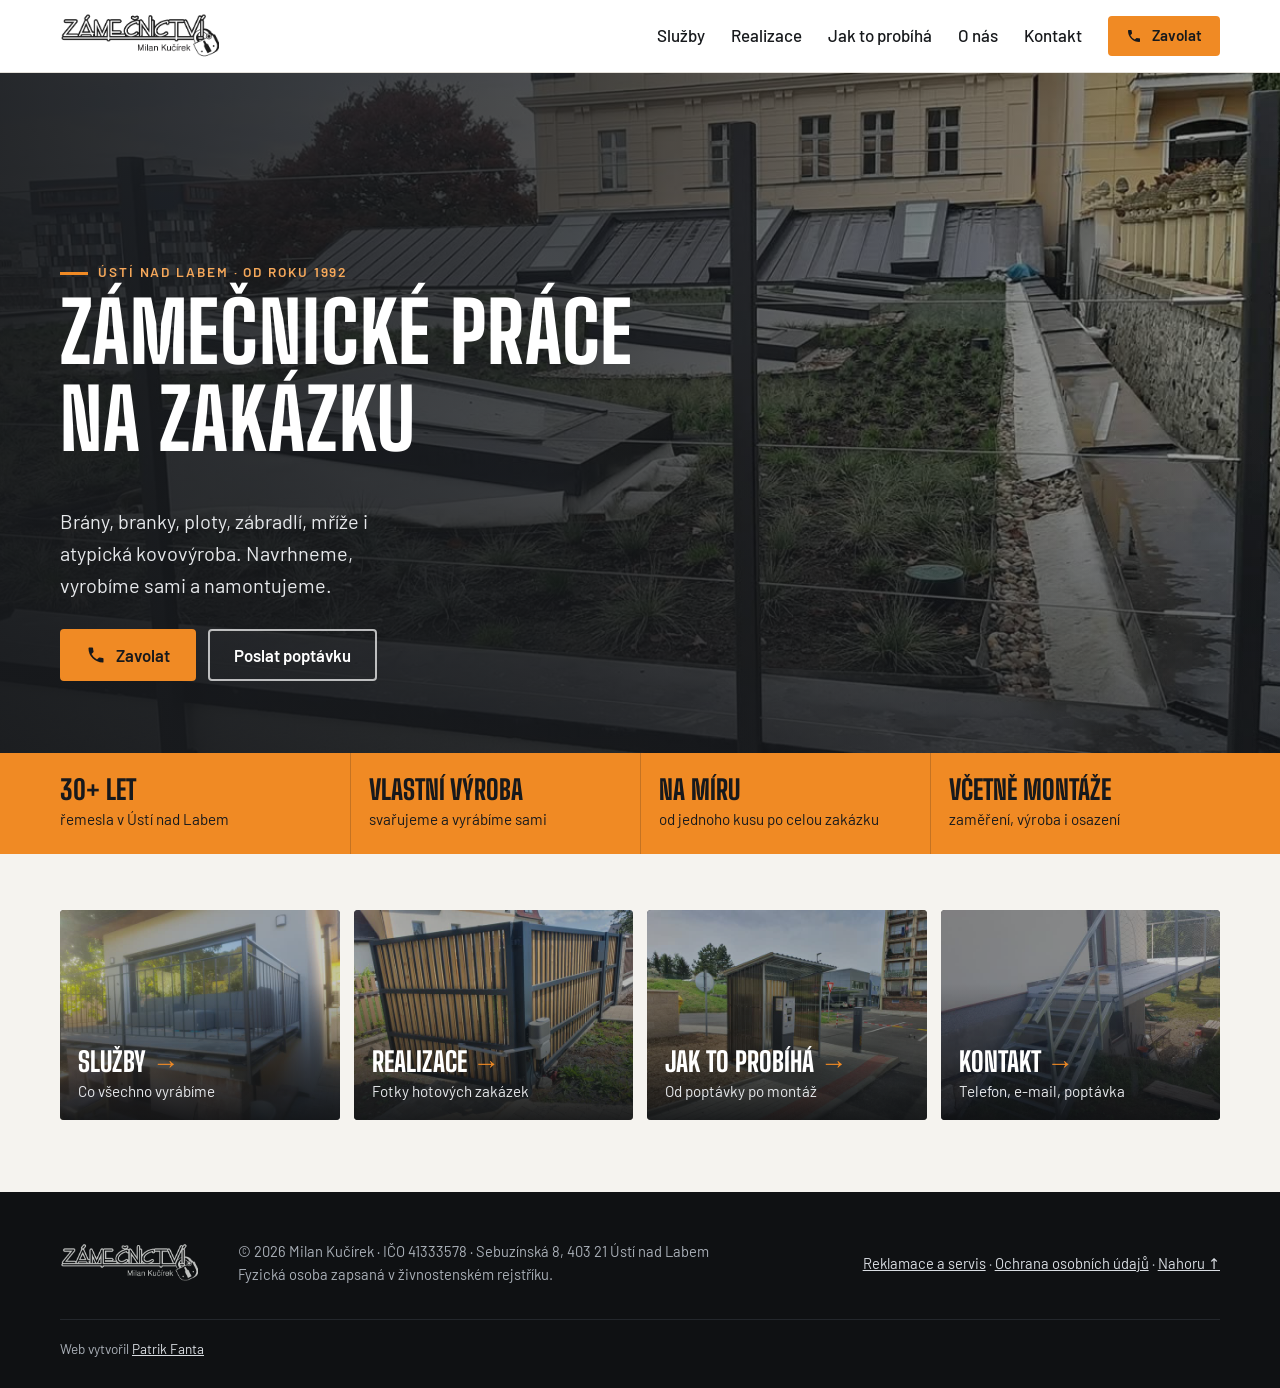
==== commit fe0b696b: "Odstraněny zmínky o dílně (přání klienta) Co-Authored-By: Claude Opus 5.5 <noreply@anthropic.com>" ====
--- a/index.html
+++ b/index.html
@@ -5,23 +5,23 @@
 <meta name="viewport" content="width=device-width, initial-scale=1">
 <title>Zámečnictví Milan Kučírek | Brány, ploty, zábradlí | Ústí nad Labem</title>
 <meta name="description" content="Zámečnické práce na zakázku v Ústí nad Labem a severních Čechách od roku 1992. Brány, branky, ploty, zábradlí, mříže, reklamní konstrukce a kovovýroba podle vašich představ.">
-<link rel="canonical" href="https://patrikfanta-cze.github.io/kucirek-web/">
+<link rel="canonical" href="https://zamecnictvikucirek.cz/">
 <meta property="og:type" content="website">
 <meta property="og:title" content="Zámečnictví Milan Kučírek, Ústí nad Labem">
 <meta property="og:description" content="Brány, ploty, zábradlí, mříže a kovovýroba na zakázku. Od roku 1992.">
-<meta property="og:image" content="https://patrikfanta-cze.github.io/kucirek-web/img/hero.jpg">
+<meta property="og:image" content="https://zamecnictvikucirek.cz/img/hero.jpg">
 <meta property="og:locale" content="cs_CZ">
 <meta name="theme-color" content="#17191c">
 <link rel="icon" href="favicon.svg?v=1" type="image/svg+xml">
 <link rel="stylesheet" href="css/fonts.css?v=1">
-<link rel="stylesheet" href="css/style.css?v=11">
+<link rel="stylesheet" href="css/style.css?v=12">
 <script type="application/ld+json">
 {
   "@context": "https://schema.org",
   "@type": "HomeAndConstructionBusiness",
   "name": "Zámečnictví Milan Kučírek",
-  "url": "https://patrikfanta-cze.github.io/kucirek-web/",
-  "image": "https://patrikfanta-cze.github.io/kucirek-web/img/hero.jpg",
+  "url": "https://zamecnictvikucirek.cz/",
+  "image": "https://zamecnictvikucirek.cz/img/hero.jpg",
   "telephone": ["+420721227162", "+420728177648"],
   "email": "info@zamecnictvikucirek.cz",
   "foundingDate": "1992",
@@ -70,7 +70,7 @@
     <div class="wrap hero__content">
       <p class="eyebrow">Ústí nad Labem · od roku 1992</p>
       <h1>Zámečnické práce<br>na zakázku</h1>
-      <p class="hero__lead">Brány, branky, ploty, zábradlí, mříže i atypická kovovýroba. Navrhneme, vyrobíme ve vlastní dílně a namontujeme.</p>
+      <p class="hero__lead">Brány, branky, ploty, zábradlí, mříže i atypická kovovýroba. Navrhneme, vyrobíme sami a namontujeme.</p>
       <div class="hero__actions">
         <details class="callmenu">
           <summary class="btn"><svg viewBox="0 0 24 24" aria-hidden="true"><path d="M6.6 10.8a15.1 15.1 0 0 0 6.6 6.6l2.2-2.2a1 1 0 0 1 1-.25 11.4 11.4 0 0 0 3.6.57 1 1 0 0 1 1 1V20a1 1 0 0 1-1 1A17 17 0 0 1 3 4a1 1 0 0 1 1-1h3.5a1 1 0 0 1 1 1c0 1.25.2 2.45.57 3.57a1 1 0 0 1-.25 1z"/></svg> Zavolat</summary>
@@ -87,7 +87,7 @@
   <section class="facts" aria-label="Proč my">
     <div class="wrap facts__grid">
       <div><strong>30+ let</strong><span>řemesla v Ústí nad Labem</span></div>
-      <div><strong>Vlastní dílna</strong><span>svařujeme a vyrábíme sami</span></div>
+      <div><strong>Vlastní výroba</strong><span>svařujeme a vyrábíme sami</span></div>
       <div><strong>Na míru</strong><span>od jednoho kusu po celou zakázku</span></div>
       <div><strong>Včetně montáže</strong><span>zaměření, výroba i osazení</span></div>
     </div>
--- a/css/style.css
+++ b/css/style.css
@@ -354,7 +354,7 @@
 }
 
 /* Plovoucí tlačítko na mobilu je teď <details> */
-details.call-fab { width: auto; height: auto; background: none; box-shadow: none; border-radius: 0; display: none; }
+details.call-fab { position: fixed; right: 16px; bottom: 16px; width: auto; height: auto; background: none; box-shadow: none; border-radius: 0; display: none; }
 details.call-fab:not(.is-shown) { pointer-events: none; }
 .call-fab__btn { width: 58px; height: 58px; border-radius: 50%; background: var(--spark); display: flex; align-items: center; justify-content: center; box-shadow: 0 6px 20px rgba(0,0,0,.3); }
 .call-fab__btn svg { width: 26px; height: 26px; fill: var(--ink); }
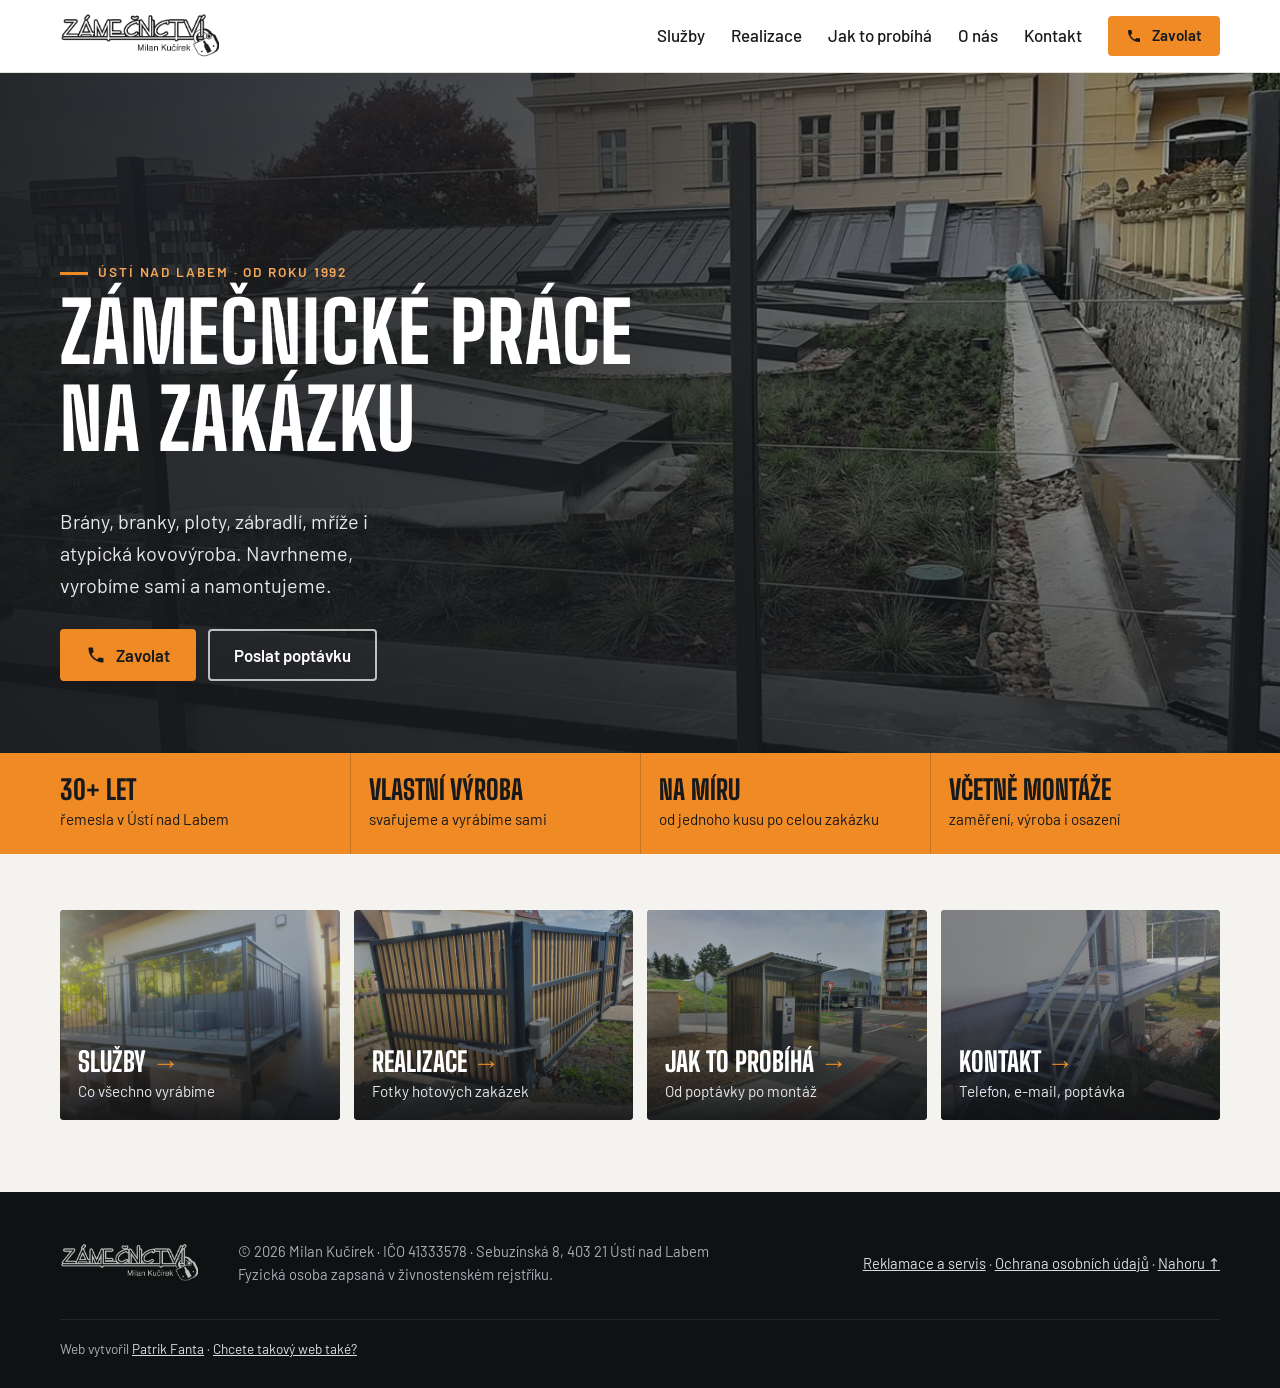
==== commit 8dc79ec5: "Patička: výzva Chcete takový web také? s odkazem a sledováním ref Co-Authored-By: Claude Sonnet 5.5 " ====
--- a/index.html
+++ b/index.html
@@ -121,7 +121,7 @@
     <img class="footer__logo" src="img/logo-white.png?v=1" alt="" width="830" height="240" loading="lazy">
     <span>© <span id="rok">2026</span> Milan Kučírek · IČO 41333578 · Sebuzínská 8, 403 21 Ústí nad Labem<br>Fyzická osoba zapsaná v živnostenském rejstříku.</span>
     <span class="footer__links"><a href="reklamace.html">Reklamace a servis</a> · <a href="ochrana-osobnich-udaju.html">Ochrana osobních údajů</a> · <a href="#top">Nahoru ↑</a></span>
-    <p class="made">Web vytvořil <a href="https://patrikfanta.cz/" target="_blank" rel="noopener">Patrik Fanta</a></p>
+    <p class="made">Web vytvořil <a href="https://patrikfanta.cz/?ref=kucirek" target="_blank" rel="noopener">Patrik Fanta</a> · <a href="https://patrikfanta.cz/?ref=kucirek" target="_blank" rel="noopener">Chcete takový web také?</a></p>
   </div>
 </footer>
 
